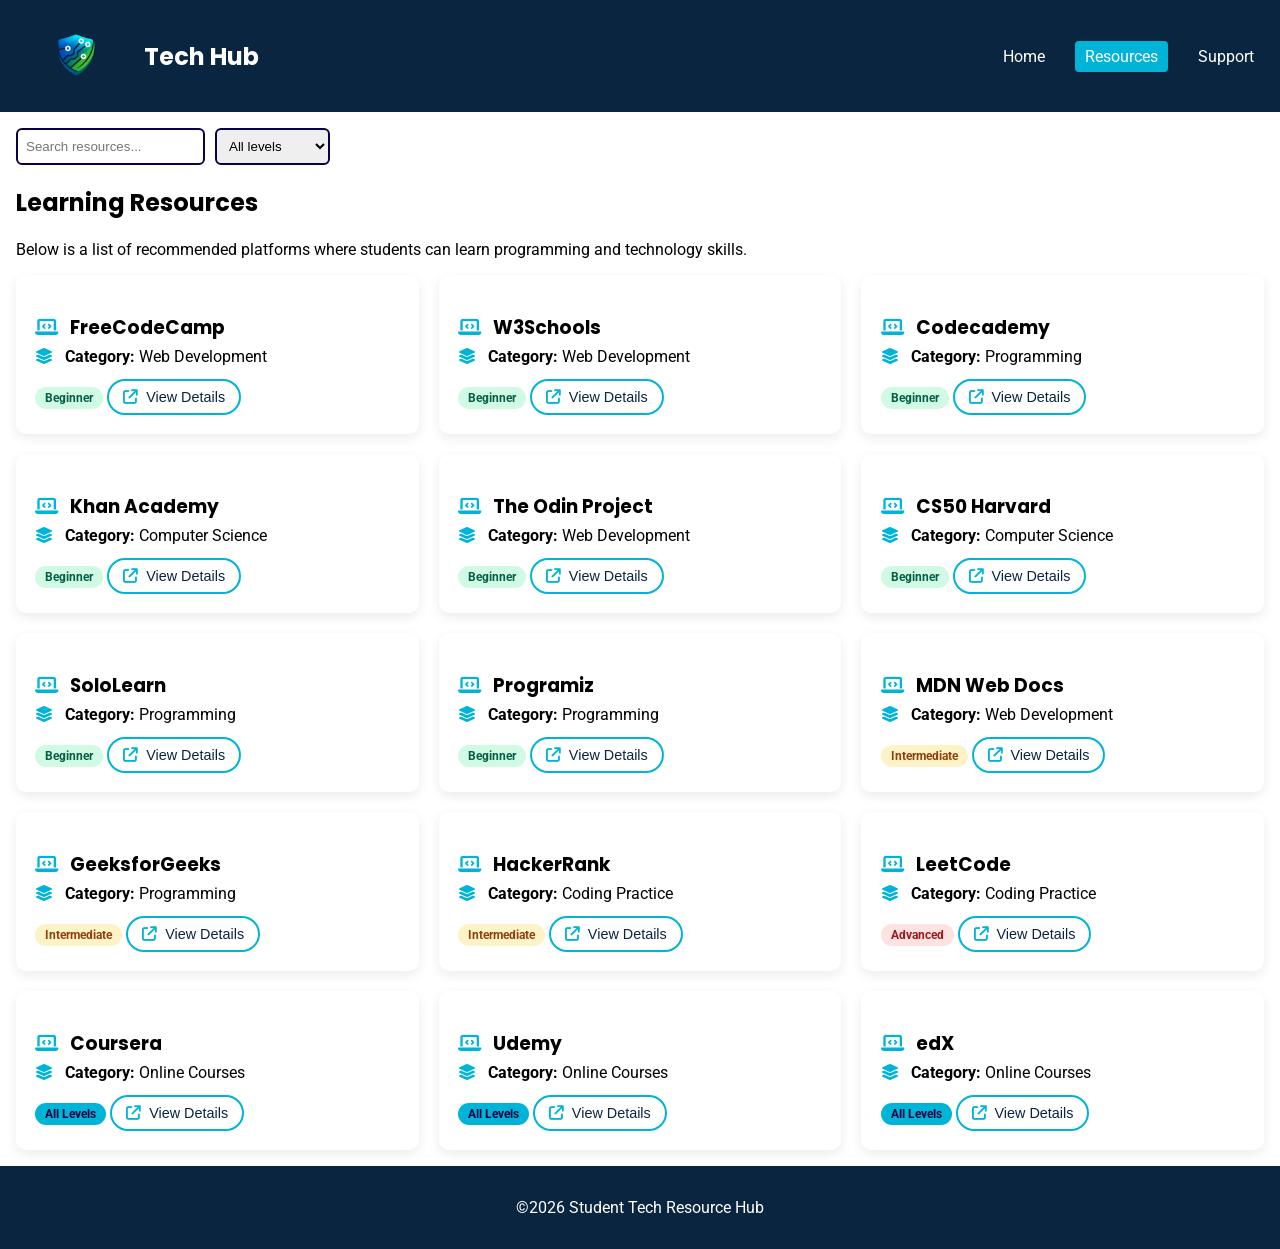
==== resources.html @ bba3fb8a "home page updates" ====
<!DOCTYPE html>
<html lang="en">
  <head>
    <meta charset="UTF-8">
    <meta name="viewport" content="width=device-width, initial-scale=1.0">

    <title>Student Tech Resource Hub</title>

    <meta name="description" content="Student learning resources for programming and technology.">
    <meta name="author" content="Halia Khayat">

    <meta property="og:title" content="Student Tech Resource Hub Learning Platform">
    <meta property="og:description" content="Discover programming and technology learning resources organized for students to improve tech skills.">
    <meta property="og:image" content="https://ladylia-wq.github.io/wdd231/finalproject/images/preview.png">
    <meta property="og:url" content="https://ladylia-wq.github.io/wdd231/finalproject/index.html">

    <link rel="preconnect" href="https://fonts.googleapis.com">
    <link rel="preconnect" href="https://fonts.gstatic.com" crossorigin>

    <link href="https://fonts.googleapis.com/css2?family=Poppins:wght@400;600&family=Roboto&display=swap" rel="stylesheet">

    <link rel="stylesheet" href="styles/normalize.css">
    <link rel="stylesheet" href="styles/styles.css">

    <link rel="icon" href="images/favicon.ico">
    <link rel="stylesheet" href="https://cdnjs.cloudflare.com/ajax/libs/font-awesome/6.5.0/css/all.min.css">
    <script type="module" src="scripts/main.js"></script> 
  </head>

  <body>

    <header>
      <nav>
      <div class="logo">
        <img src="images/logo.webp" alt="Student Tech Resource Hub Logo">
        <h1>Tech Hub</h1>
      </div>

      <div class="menu-btn" id="menuBtn">☰</div>

      <ul id="navMenu">
        <li><a href="index.html">Home</a></li>
        <li><a href="resources.html">Resources</a></li>
        <li><a href="support.html">Support</a></li>
      </ul>

      </nav>
    </header>

    <main>
      <div class="filter-bar">
        <input type="text" id="searchInput" placeholder="Search resources...">

        <select id="categoryFilter">
          <option value="all">All levels</option>
          <option value="Beginner">Beginner</option>
          <option value="Intermediate">Intermediate</option>
          <option value="Advanced">Advanced</option>
        </select>
      </div>

      <h2>Learning Resources</h2>

      <p>
      Below is a list of recommended platforms where students can learn
      programming and technology skills.
      </p>

      <div id="resourcesContainer"></div>

    </main>

    <footer>
    <p>©2026 Student Tech Resource Hub</p>
    </footer>

    <!-- Modal -->
    <div id="resourceModal" class="modal">
      <div class="modal-content">
        <span id="closeModal" class="close-btn">&times;</span>

        <h2 id="modalTitle"></h2>
        <p id="modalCategory"></p>
        <p id="modalLevel"></p>
        <p id="modalLink"></p>
      </div>
    </div>

  </body>
</html>
---- styles/styles.css ----
:root {
  --primary: #0a2540;
  --accent: #00b4d8;
  --light: #f5f7fa;
}

header {
  margin: 0;
  padding: 1rem;
}

body {
  margin: 0;
  padding: 0;
  font-family: 'Roboto', sans-serif;
}

h1, h2, h3 {
  font-family: 'Poppins', sans-serif;
}

/*HERO*/
.hero-carousel {
  width: 100%;
  height: 60vh;
  overflow: hidden;
  border-radius: 2px;
  margin: 0;
  padding: 0;
  display: block;
  position: relative;
}

@media (max-width: 760px) {
  .hero-carousel {
    height: 35vh;
  }
}

@media (max-width: 480px) {
  .hero-carousel {
    height: 25vh;
  }
}

.carousel-track {
  display: flex;
  align-items: center;
  height: 100%;
  width: 100%; 
  /* line-height: 0; 
  font-size: 0; */
  margin: 0;
  padding: 0;
}

.slide {
  /* flex: 0 0 100%; */
  min-width: 100%;
  height: 100%;
  overflow: hidden;
  margin: 0;
  padding: 0;
}

.slide img {
  width: 100%;
  height: 100%;
  object-fit: cover;
  display: block;
  margin: 0;
  padding: 0;
  /* background-image: url(/images/slide1.jpg); */
}

.dots {
  position: absolute;
  bottom: 12px;
  left: 50%;
  transform: translateX(-50%);
  display: flex;
  gap: 8px;
  z-index: 10;
}

.dot {
  width: 10px;
  height: 10px;
  border-radius: 50%;
  background: rgba(255, 255, 255, 0.5);
  cursor: pointer;
  transition: background 0.3s ease;
}

.dot.active {
  background: white;
}

/* HEADER */
header {
  background: var(--primary);
  color: white;
  padding: 1rem;
}

/* LOGO */
.logo {
  display: flex;
  align-items: center;
  gap: 8px;
}

.logo img {
  height: 80px;
}

.logo span {
  font-weight: 600;
  color: white;
}

/* NAVIGATION */
nav {
  display: flex;
  justify-content: space-between;
  align-items: center;
}

nav ul {
  list-style: none;
  display: none;
  padding: 0;
}

nav ul li {
  margin: 10px 0;
}

nav a {
  color: white;
  text-decoration: none;
  padding: 6px 10px;
  border-radius: 4px;
}

/* hover & active share styling */
nav a:hover {
   background: rgba(255,255,255,0.2);
} 

nav a.active {
  background: var(--accent);
}

.intro {
  text-align: center;
}

.menu-btn {
  font-size: 1.5rem;
  cursor: pointer;
}

.show {
  display: block;
}

main {
  padding: 1rem;
}

/* LOGOS */
.platforms-section {
  margin: 2rem 0;
  text-align: center;
}

.platforms-carousel-wrapper {
  display: flex;
  align-items: center;
  gap: 10px;
}

.platforms-track-container {
  overflow: hidden;
  flex: 1;
}

.platforms-track {
  display: flex;
  gap: 50px;
  transition: transform 0.4s ease-in-out;
}

.platform-logo {
  display: flex;
  flex-direction: column;
  align-items: center;
  min-width: 80px;
  cursor: pointer;
  text-decoration: none;
  color: var(--primary);
}

.platform-logo img {
  width: 50px;
  height: 50px;
  object-fit: contain;
  border-radius: 10px;
  box-shadow: 0 2px 8px rgba(0,0,0,0.1);
  padding: 6px;
  background: white;
}

.platform-logo span {
  margin-top: 6px;
  font-size: 0.7rem;
  text-align: center;
}

.platform-logo:hover img {
  box-shadow: 0 4px 12px rgba(0,180,216,0.4);
  transform: translateY(-3px);
  transition: all 0.3s ease;
}

.platform-arrow {
  background: var(--primary);
  color: white;
  border: none;
  border-radius: 50%;
  width: 30px;
  height: 30px;
  font-size: 1.5rem;
  cursor: pointer;
  display: flex;
  align-items: center;
  justify-content: center;
  transition: background 0.3s ease;
  flex-shrink: 0;
}

.platform-arrow:hover {
  background: var(--accent);
}

/*Free Courses*/
.featured-courses {
  margin: 5rem 0;
}

.featured-courses h2 {
  text-align: center;
}

.section-subtitle {
  text-align: center;
  color: #555;
  margin-bottom: 1.5rem;
}

.courses-container {
  display: grid;
  grid-template-columns: repeat(3, 1fr);
  gap: 20px;
}

@media (max-width: 768px) {
  .courses-container {
    grid-template-columns: 1fr;
  }
}

.course-card {
  background: white;
  border-radius: 12px;
  padding: 1.5rem;
  box-shadow: 0 4px 12px rgba(0,0,0,0.08);
  display: flex;
  flex-direction: column;
  gap: 10px;
  transition: transform 0.3s ease, box-shadow 0.3s ease;
}

.course-card:hover {
  transform: translateY(-6px);
  box-shadow: 0 10px 24px rgba(0,0,0,0.12);
}

.course-icon {
  font-size: 2.5rem;
}

.course-icon .fa-html5 { color: #e34f26; }
.course-icon .fa-js    { color: #f7df1e; }
.course-icon .fa-python { color: #3572A5; }

.course-card h3 {
  margin: 0;
  font-size: 1.2rem;
  color: var(--primary);
}

.course-tag {
  display: inline-block;
  background: var(--accent);
  color: white;
  font-size: 0.75rem;
  font-weight: bold;
  padding: 3px 10px;
  border-radius: 20px;
}

.course-card p {
  font-size: 0.9rem;
  color: #444;
  line-height: 1.6;
  margin: 0;
}

.course-card ul {
  list-style: none;
  padding: 0;
  margin: 0;
  display: flex;
  flex-direction: column;
  gap: 6px;
}

.course-card ul li {
  font-size: 0.85rem;
  color: #333;
}

.course-card ul li i {
  color: var(--accent);
  margin-right: 6px;
}

.learn-btn {
  display: inline-block;
  margin-top: auto;
  padding: 10px 18px;
  background: var(--primary);
  color: white;
  text-decoration: none;
  border-radius: 6px;
  font-size: 0.9rem;
  text-align: center;
  transition: background 0.3s ease, transform 0.2s ease;
}

.learn-btn:hover {
  background: var(--accent);
  transform: translateY(-2px);
}

.learn-btn i {
  margin-right: 6px;
}

/* Featured topics */
.featured-topics {
  display: grid;
  grid-template-columns: 2fr 1fr;
  gap: 2rem;
  align-items: center;
  margin: 5rem 0;
  background: white;
  border-radius: 12px;
  padding: 2rem;
  box-shadow: 0 4px 12px rgba(0,0,0,0.08);
}

.topics-text h2 {
  margin-top: 0;
  color: var(--primary);
  text-align: center;
}

.topics-text p {
  color: #444;
  line-height: 1.8;
  margin-bottom: 1.5rem;
  font-size: x-large;
  text-align: center;
}

.topics-image img {
  width: 100%;
  height: 100%;
  object-fit: cover;
  border-radius: 10px;
}

@media (max-width: 768px) {
  .featured-topics {
    grid-template-columns: 1fr;
  }

  .topics-image img {
    height: 200px;
  }
}

.explore-resources-btn {
  display: inline-block;
  margin-top: auto;
  padding: 10px 18px;
  background: var(--primary);
  color: white;
  text-decoration: none;
  border-radius: 6px;
  font-size: 0.9rem;
  transition: background 0.3s ease, transform 0.2s ease;
}

.explore-resources-btn:hover {
  background: var(--accent);
  transform: translateY(-2px);
}

.explore-resources-btn i {
  margin-right: 6px;
}

/* CARD */
.card {
  background: white;
  padding: 1.2rem;
  margin: 0;
  border-left: none;
  border-radius: 10px;
  box-shadow: 0 4px 12px rgba(0,0,0,0.08);
  transition: all 0.3s ease;
}

.card:hover {
  transform: translateY(-6px) scale(1.02);
  box-shadow: 0 10px 20px rgba(0,0,0,0.15);
  background: rgb(255, 255, 255);
}

.card h3 {
  margin-bottom: 5px;
}

.card p {
  margin: 3px 0;
}

.card i {
  color: var(--accent);
  margin-right: 8px;
}

.detailsBtn i {
  margin-right: 5px;
}

#resourcesContainer {
  display: grid;
  grid-template-columns: repeat(3, 1fr);
  gap: 20px;
}

@media (max-width: 768px) {
  #resourcesContainer {
    grid-template-columns: 1fr;
  }
}

/* BUTTON LINKS INSIDE CARDS */
.card a {
  color: var(--accent);
  font-weight: bold;
}

.card a:hover {
  text-decoration: underline;
}

/*level*/
.level {
  display: inline-block;
  padding: 4px 10px;
  border-radius: 20px;
  font-size: 12px;
  font-weight: bold;
  margin-top: 5px;
}

.level.beginner {
  background: #d1fae5;
  color: #065f46;
}

.level.intermediate {
  background: #fef3c7;
  color: #92400e;
}

.level.advanced {
  background: #fee2e2;
  color: #991b1b;
}

.level.all {
  background: #00b4d8;
  color: #060445;
}

/* SUPPORT FORM */
.support-container {
  max-width: 600px;
  margin: auto;
  background: white;
  padding: 2rem;
  border-radius: 8px;
  box-shadow: 0 4px 12px rgba(0,0,0,0.1);
}

.contact-form {
  display: flex;
  flex-direction: column;
}

.contact-form label {
  margin-top: 1rem;
  font-weight: bold;
}

.contact-form input,
.contact-form textarea {
  margin-top: 5px;
  padding: 10px;
  border: 1px solid #ccc;
  border-radius: 5px;
  font-size: 1rem;
}

.contact-form input:focus,
.contact-form textarea:focus {
  border-color: var(--accent);
  outline: none;
}

.contact-form button {
  margin-top: 1.5rem;
  padding: 12px;
  border: none;
  background: var(--primary);
  color: white;
  font-size: 1rem;
  border-radius: 5px;
  cursor: pointer;
}

.contact-form button:hover {
  background: #0096c7;
}

/* RESULT / ACTION PAGE */
.result-container {
  max-width: 600px;
  margin: auto;
  background: white;
  padding: 2rem;
  border-radius: 8px;
  box-shadow: 0 4px 12px rgba(0,0,0,0.1);
  text-align: center;
}

.result-text {
  margin-bottom: 1rem;
}

.result-card {
  text-align: left;
  margin: 1.5rem 0;
  padding: 1rem;
  background: #f5f7fa;
  border-left: 5px solid var(--accent);
  border-radius: 5px;
}

.success-icon {
  font-size: 3rem;
  color: var(--accent);
  margin-bottom: 10px;
}

/* ACTION BUTTONS */
.result-actions {
  display: flex;
  justify-content: center;
  gap: 15px;
  flex-wrap: wrap;
}

.action-btn,
.modal-visit-btn {
  display: inline-block;
  padding: 10px 18px;
  background: var(--primary);
  color: white;
  text-decoration: none;
  border-radius: 6px;
  transition: background 0.3s ease, transform 0.2s ease;
}

.action-btn:hover,
.modal-visit-btn:hover {
  background: var(--accent);
  transform: translateY(-2px);
}

/* DETAILS BUTTON */
.detailsBtn {
  margin-top: 10px;
  padding: 8px 14px;
  background: transparent;
  color: var(--primary);
  border: 2px solid var(--accent);
  border-radius: 20px;
  cursor: pointer;
  font-size: 0.9rem;
  transition: all 0.3s ease;
}

.detailsBtn:hover {
  background: var(--accent);
  color: white;
}

/* MODAL */
.modal {
  display: none;
  position: fixed;
  z-index: 1000;
  inset: 0;
  background: rgba(0,0,0,0.5);
}

.modal-content {
  background: white;
  margin: 10% auto;
  padding: 2rem;
  width: 90%;
  max-width: 500px;
  border-radius: 8px;
  position: relative;
  text-align: center;
  color: #000;
}

.modal > * {
  color: inherit;
}

.close-btn {
  position: absolute;
  right: 15px;
  top: 10px;
  font-size: 1.5rem;
  cursor: pointer;
}

.close-btn:hover {
  color: var(--accent);
}

/* FOOTER */
footer {
  background: var(--primary);
  color: white;
  text-align: center;
  padding: 1rem;
}

/* RESPONSIVE NAV */
@media (min-width: 700px) {
  nav ul {
    display: flex;
    gap: 20px;
  }

  .menu-btn {
    display: none;
  }
}

/*filter view*/
.filter-bar {
  display: flex;
  gap: 10px;
  margin-bottom: 20px;
}

.filter-bar input,
.filter-bar select {
  padding: 8px;
  border-radius: 6px;
  border: 2px solid #060445;
}
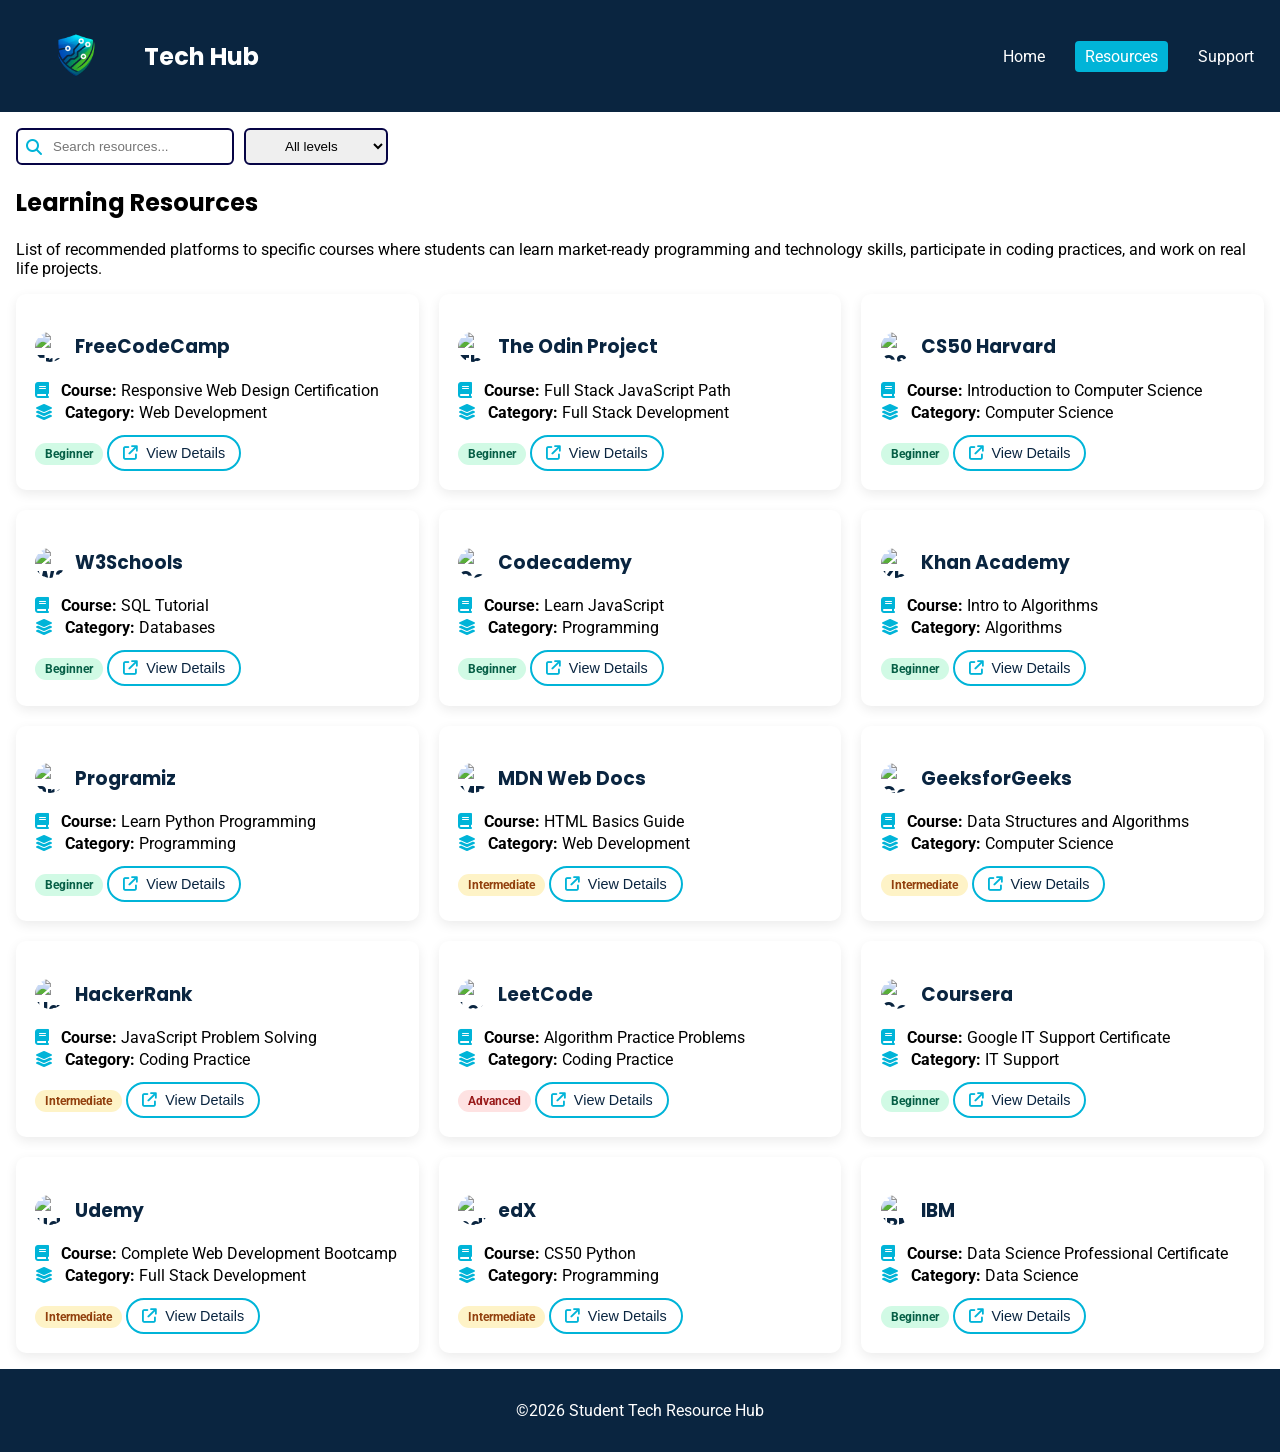
==== commit e81bc67f: "all done" ====
--- a/resources.html
+++ b/resources.html
@@ -49,8 +49,9 @@
 
     <main>
       <div class="filter-bar">
+        <i class="fa-solid fa-magnifying-glass"></i>
         <input type="text" id="searchInput" placeholder="Search resources...">
-
+        
         <select id="categoryFilter">
           <option value="all">All levels</option>
           <option value="Beginner">Beginner</option>
@@ -62,8 +63,8 @@
       <h2>Learning Resources</h2>
 
       <p>
-      Below is a list of recommended platforms where students can learn
-      programming and technology skills.
+      List of recommended platforms to specific courses where students can learn market-ready
+      programming and technology skills, participate in coding practices, and work on real life projects.
       </p>
 
       <div id="resourcesContainer"></div>
--- a/styles/styles.css
+++ b/styles/styles.css
@@ -441,8 +441,18 @@
   background: rgb(255, 255, 255);
 }
 
+.card-logo {
+  width: 30px;
+  height: 30px;
+  border-radius: 15px;
+  object-fit: contain;
+}
+
 .card h3 {
-  margin-bottom: 5px;
+  display: flex;
+  align-items: center;
+  gap: 10px;
+  color: var(--primary);
 }
 
 .card p {
@@ -505,11 +515,6 @@
   color: #991b1b;
 }
 
-.level.all {
-  background: #00b4d8;
-  color: #060445;
-}
-
 /* SUPPORT FORM */
 .support-container {
   max-width: 600px;
@@ -600,13 +605,7 @@
 
 .action-btn,
 .modal-visit-btn {
-  display: inline-block;
-  padding: 10px 18px;
-  background: var(--primary);
-  color: white;
-  text-decoration: none;
-  border-radius: 6px;
-  transition: background 0.3s ease, transform 0.2s ease;
+  margin-top: 15px;
 }
 
 .action-btn:hover,
@@ -633,25 +632,100 @@
   color: white;
 }
 
+.detailsBtn:hover i {
+  color: white
+}
+
 /* MODAL */
 .modal {
-  display: none;
   position: fixed;
   z-index: 1000;
   inset: 0;
-  background: rgba(0,0,0,0.5);
+
+  background: rgba(0,0,0,0.6);
+  backdrop-filter: blur(6px);
+
+  display: flex;
+  justify-content: center;
+  align-items: center;
+
+  opacity: 0;
+  visibility: hidden;
+  transition: opacity 0.3s ease;
+}
+
+.modal.show {
+  opacity: 1;
+  visibility: visible;
+}
+
+#modalTitle {
+  font-size: 1.5rem;
+  font-weight: 600;
+  color: var(--primary);
+  margin-bottom: 4px;
 }
 
 .modal-content {
   background: white;
-  margin: 10% auto;
   padding: 2rem;
   width: 90%;
-  max-width: 500px;
-  border-radius: 8px;
+  max-width: 520px;
+  border-radius: 16px;
+
+  text-align: center;
+  color: #000;
+
+  box-shadow: 0 20px 50px rgba(0,0,0,0.25);
+
+  transform: scale(0.85) translateY(20px);
+  opacity: 0;
+  transition: all 0.35s ease;
+}
+
+#modalCategory {
+  font-size: 0.85rem;
+  color: var(--primary);
+  margin-bottom: 10px;
+  margin-top: 0;
+}
+
+#modalLevel {
+  text-align: left;
+  line-height: 1.6;
+  color: #444;
+}
+
+.modal-topics {
+  list-style: none;
+  padding: 0;
+  margin: 15px 0;
+}
+
+.modal-topics li {
   position: relative;
-  text-align: center;
-  color: #000;
+  padding-left: 22px;
+  margin-bottom: 8px;
+  font-size: 0.9rem;
+  color: #333;
+}
+
+/* custom bullet */
+.modal-topics li {
+  display: flex;
+  align-items: center;
+  gap: 10px;
+  margin-bottom: 8px;
+}
+
+.modal-topics li i {
+  color: var(--accent);
+  font-size: 0.9rem;
+}
+
+.modal.show .modal-content {
+  transform: scale(1) translateY(0);
+  opacity: 1;
 }
 
 .modal > * {
@@ -661,13 +735,16 @@
 .close-btn {
   position: absolute;
   right: 15px;
-  top: 10px;
-  font-size: 1.5rem;
+  top: 12px;
+  font-size: 1.4rem;
   cursor: pointer;
+  color: #888;
+  transition: all 0.2s ease;
 }
 
 .close-btn:hover {
   color: var(--accent);
+  transform: scale(1.2);
 }
 
 /* FOOTER */
@@ -695,11 +772,21 @@
   display: flex;
   gap: 10px;
   margin-bottom: 20px;
+  position: relative;
 }
 
 .filter-bar input,
 .filter-bar select {
-  padding: 8px;
+  padding: 8px 10px 8px 35px; 
   border-radius: 6px;
   border: 2px solid #060445;
-} +} 
+
+.filter-bar i {
+  position: absolute;
+  left: 10px;
+  top: 50%;
+  transform: translateY(-50%);
+  color: var(--accent);
+  transition: color 0.3s ease;
+}
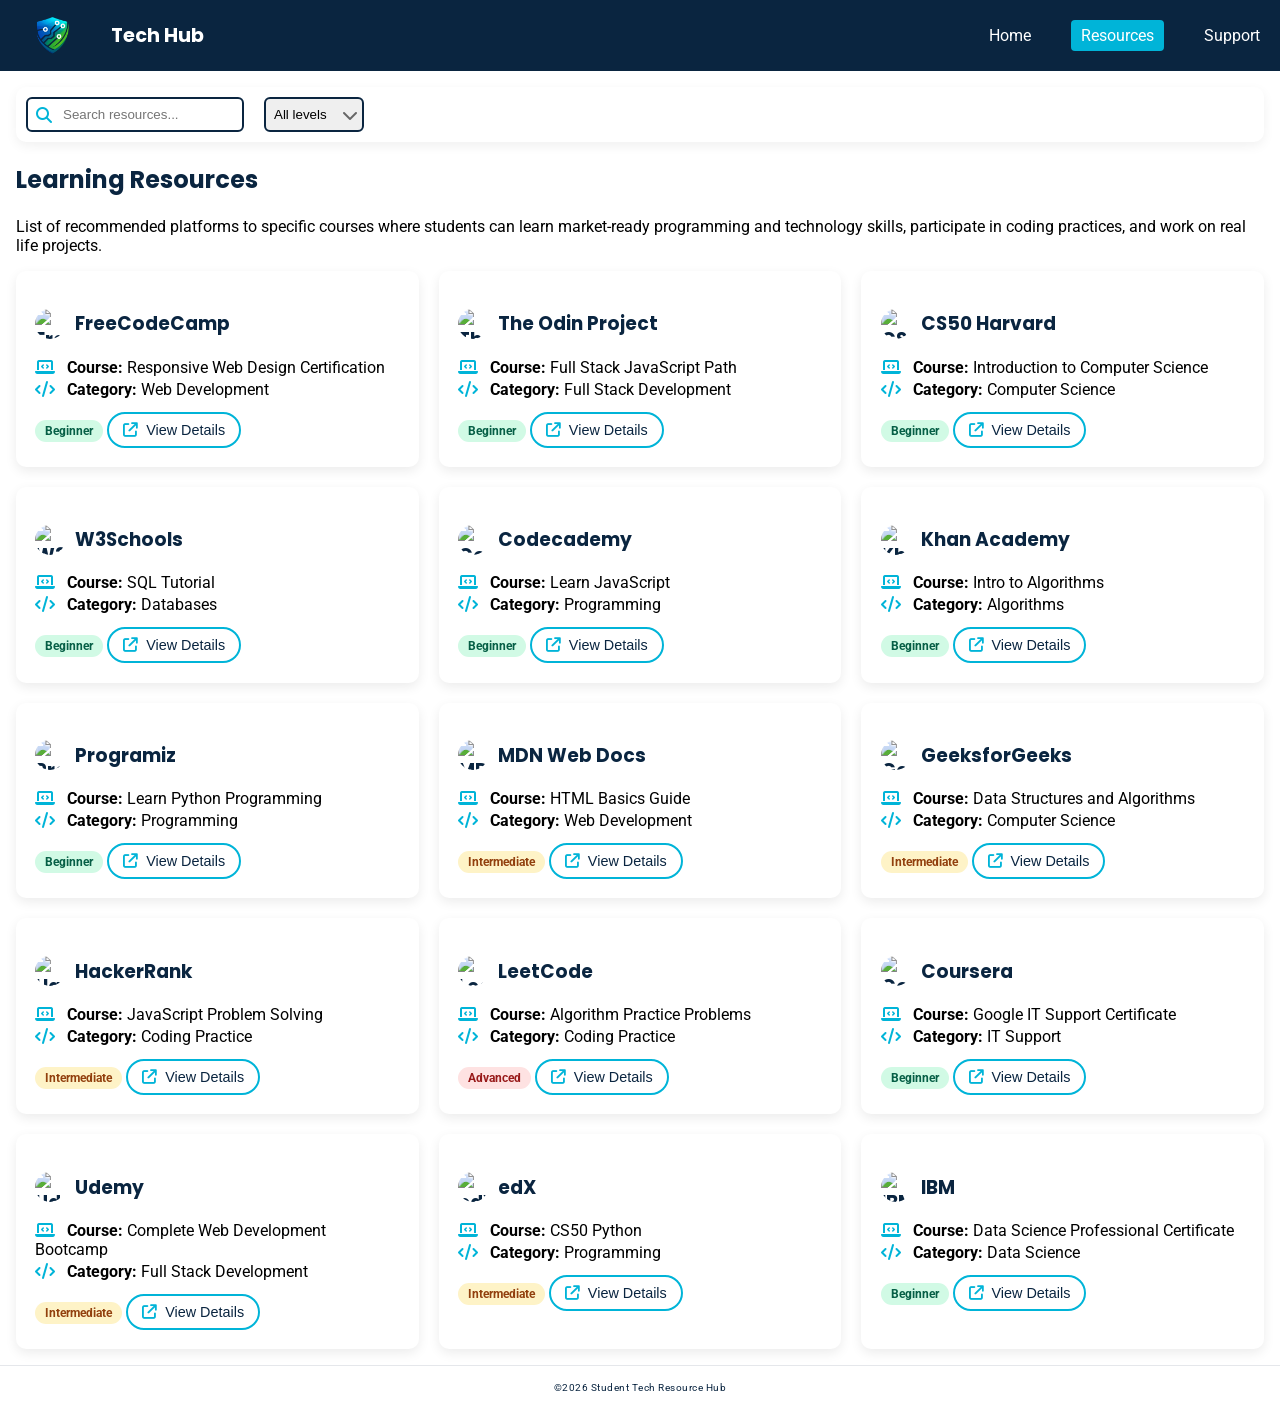
==== commit 8f1525f6: "updates" ====
--- a/resources.html
+++ b/resources.html
@@ -52,12 +52,22 @@
         <i class="fa-solid fa-magnifying-glass"></i>
         <input type="text" id="searchInput" placeholder="Search resources...">
         
-        <select id="categoryFilter">
+        <!-- <select id="categoryFilter">
           <option value="all">All levels</option>
           <option value="Beginner">Beginner</option>
           <option value="Intermediate">Intermediate</option>
           <option value="Advanced">Advanced</option>
-        </select>
+        </select> -->
+
+        <div class="select-wrapper">
+          <select id="categoryFilter">
+            <option value="all">All levels</option>
+            <option value="Beginner">Beginner</option>
+            <option value="Intermediate">Intermediate</option>
+            <option value="Advanced">Advanced</option>
+          </select>
+          <i class="fa-solid fa-chevron-down"></i>
+        </div>
       </div>
 
       <h2>Learning Resources</h2>
--- a/styles/styles.css
+++ b/styles/styles.css
@@ -4,19 +4,26 @@
   --light: #f5f7fa;
 }
 
-header {
-  margin: 0;
-  padding: 1rem;
-}
-
 body {
   margin: 0;
   padding: 0;
   font-family: 'Roboto', sans-serif;
+
+  display: flex;
+  flex-direction: column;
+  min-height: 100vh;
+}
+
+main {
+  flex: 1;
 }
 
 h1, h2, h3 {
   font-family: 'Poppins', sans-serif;
+}
+
+h2 {
+  color: var(--primary);
 }
 
 /*HERO*/
@@ -100,18 +107,43 @@
 header {
   background: var(--primary);
   color: white;
-  padding: 1rem;
+  position: sticky;
+  top: 0;
+  z-index: 1000;
+
+  transition: all 0.3s ease;
+}
+
+header.scrolled {
+  background: rgba(13, 39, 65, 0.9);
+  backdrop-filter: blur(2px);
+  box-shadow: 0 4px 12px rgba(0,0,0,0.15);
+}
+
+header.scrolled .logo img {
+  height: 32px;
+}
+
+header.scrolled .logo h1 {
+  font-size: 1rem;
 }
 
 /* LOGO */
 .logo {
   display: flex;
   align-items: center;
-  gap: 8px;
+  gap: 6px;
 }
 
 .logo img {
-  height: 80px;
+  height: 70px;
+  transition: transform 0.3s ease;
+}
+
+.logo h1 {
+  margin: 0;
+  font-size: 1.2rem;
+  transition: transform 0.3s ease;
 }
 
 .logo span {
@@ -132,8 +164,25 @@
   padding: 0;
 }
 
+header.scrolled nav ul {
+  gap: 2px;
+}
+
+@media (min-width: 700px) {
+  nav ul {
+    display: flex;
+    gap: 20px;
+  }
+}
+
 nav ul li {
   margin: 10px 0;
+  transition: transform 0.3s ease;
+  padding-right: 10px;
+}
+
+header.scrolled nav ul li {
+  margin: 0.5px 0;
 }
 
 nav a {
@@ -141,6 +190,15 @@
   text-decoration: none;
   padding: 6px 10px;
   border-radius: 4px;
+  font-size: 1rem;
+
+  transition: transform 0.3s ease, opacity 0.3s ease;
+}
+
+header.scrolled nav a {
+  font-size: 0.8rem;
+  padding: 4px 6px;
+  opacity: 0.9;
 }
 
 /* hover & active share styling */
@@ -152,6 +210,21 @@
   background: var(--accent);
 }
 
+header.scrolled .logo img,
+header.scrolled .logo h1,
+header.scrolled nav a,
+header.scrolled nav ul li {
+  transform: scale(0.9);
+}
+
+header.scrolled nav ul {
+  gap: 12px;
+}
+
+header.scrolled nav a {
+  opacity: 0.9;
+}
+
 .intro {
   text-align: center;
 }
@@ -181,16 +254,33 @@
   gap: 10px;
 }
 
-.platforms-track-container {
+/* .platforms-track-container {
   overflow: hidden;
   flex: 1;
+} */
+
+.platforms-track-container {
+  overflow-x: auto;
+  overflow-y: hidden;
+  scroll-behavior: smooth;
 }
 
 .platforms-track {
   display: flex;
   gap: 50px;
   transition: transform 0.4s ease-in-out;
-}
+  width: max-content;
+  padding: 10px;
+}
+
+/* .platforms-track-container::-webkit-scrollbar {
+  display: none;
+} */
+
+/* .platforms-track-container {
+  -ms-overflow-style: none;
+  scrollbar-width: none;
+} */
 
 .platform-logo {
   display: flex;
@@ -244,6 +334,144 @@
   background: var(--accent);
 }
 
+/* How To Start */
+.how-to-start {
+  margin: 5rem 0;
+  text-align: center;
+}
+
+.steps-container {
+  display: grid;
+  grid-template-columns: repeat(4, 1fr);
+  gap: 30px;
+  margin-top: 3rem;
+  position: relative;
+}
+
+.step-card {
+  position: relative;
+  background: white;
+  padding: 2rem 1.5rem 1.5rem;
+  border-radius: 12px;
+  box-shadow: 0 4px 12px rgba(0,0,0,0.08);
+  z-index: 1;
+
+  opacity: 0;
+  transform: translateY(40px);
+  transition: all 0.6s ease;
+
+  will-change: transform, opacity;
+}
+
+.step-card.show {
+  opacity: 1;
+  transform: translateY(0);
+}
+
+/* step number circle */
+.step-number {
+  position: absolute;
+  top: -20px;
+  left: 50%;
+  transform: translateX(-50%);
+
+  width: 40px;
+  height: 40px;
+  border-radius: 50%;
+  background: var(--accent);
+  color: white;
+
+  display: flex;
+  align-items: center;
+  justify-content: center;
+  font-weight: bold;
+}
+
+/* icon */
+.step-card i {
+  font-size: 2rem;
+  color: var(--accent);
+  margin-bottom: 10px;
+}
+
+/* hover animation */
+.step-card:hover {
+  transform: translateY(-8px) scale(1.03);
+  box-shadow: 0 12px 28px rgba(0,0,0,0.15);
+}
+
+/* responsive (IMPORTANT) */
+@media (max-width: 768px) {
+  .steps-container {
+    grid-template-columns: 1fr;
+  }
+
+  .steps-container::before {
+    display: none; /* remove line on mobile */
+  }
+
+  .step-number {
+    left: 20px;
+    transform: none;
+  }
+
+  .step-card {
+    text-align: left;
+    padding-left: 60px;
+  }
+}
+
+/* Success Tips */
+.success-tips {
+  margin: 5rem 0;
+  text-align: center;
+}
+
+.tips-container {
+  display: grid;
+  grid-template-columns: repeat(4, 1fr);
+  gap: 20px;
+  margin-top: 2rem;
+}
+
+.tip-card {
+  background: white;
+  padding: 1.5rem;
+  border-radius: 12px;
+  box-shadow: 0 4px 12px rgba(0,0,0,0.08);
+
+  transition: all 0.3s ease;
+}
+
+.tip-card:hover {
+  box-shadow: 0 10px 24px rgba(0,0,0,0.12);
+}
+
+.tip-card i {
+  font-size: 1.8rem;
+  color: var(--accent);
+  margin-bottom: 10px;
+}
+
+.tip-card h3 {
+  margin: 0;
+  font-size: 1.1rem;
+  color: var(--primary);
+}
+
+.tip-card p {
+  font-size: 0.85rem;
+  color: #555;
+  margin-top: 8px;
+}
+
+/* mobile */
+@media (max-width: 768px) {
+  .tips-container {
+    grid-template-columns: 1fr;
+  }
+}
+
 /*Free Courses*/
 .featured-courses {
   margin: 5rem 0;
@@ -269,6 +497,220 @@
   .courses-container {
     grid-template-columns: 1fr;
   }
+}
+
+/* Why use the platform */
+.why-us-alt {
+  margin: 5rem 0;
+  padding: 3rem;
+  border-radius: 16px;
+  background: #f9fbfd;
+}
+
+/* layout */
+.why-wrapper {
+  display: grid;
+  grid-template-columns: 1fr 1.5fr;
+  gap: 3rem;
+  align-items: center;
+}
+
+/* LEFT */
+.why-text h2 {
+  color: var(--primary);
+  margin-bottom: 10px;
+  font-size: xxx-large;
+}
+
+.why-text p {
+  color: #555;
+  line-height: 1.7;
+  font-size: large;
+}
+
+/* RIGHT */
+.why-features {
+  display: flex;
+  flex-direction: column;
+  gap: 20px;
+}
+
+/* feature row */
+.why-item {
+  display: flex;
+  align-items: flex-start;
+  gap: 15px;
+
+  padding: 12px 16px;
+  border-radius: 10px;
+
+  background: white;
+  transition: all 0.3s ease;
+}
+
+/* hover effect */
+.why-item:hover {
+  transform: translateX(8px);
+  box-shadow: 0 6px 18px rgba(0,0,0,0.08);
+}
+
+/* icon */
+.why-item i {
+  font-size: 1.5rem;
+  color: var(--accent);
+  margin-top: 4px;
+}
+
+/* text */
+.why-item h3 {
+  margin: 0;
+  font-size: 1rem;
+  color: var(--primary);
+}
+
+.why-item p {
+  margin: 3px 0 0;
+  font-size: 0.85rem;
+  color: #555;
+}
+
+/* responsive */
+@media (max-width: 768px) {
+  .why-wrapper {
+    grid-template-columns: 1fr;
+  }
+}
+
+.why-item {
+  opacity: 0;
+  transform: translateX(-30px);
+  transition: all 0.5s ease;
+}
+
+.why-item.show {
+  opacity: 1;
+  transform: translateX(0);
+}
+
+/* quote */
+.cta-banner {
+  margin: 5rem 0;
+  padding: 0.5rem 2rem;
+  border-radius: 20px;
+
+  background: linear-gradient(135deg, #f8f8f8, #a3d3ed);
+  color: var(--primary);
+
+  text-align: center;
+  position: relative;
+  overflow: hidden;
+}
+
+/* animated gradient glow */
+/* .cta-banner::before {
+  content: "";
+  position: absolute;
+  width: 200%;
+  height: 200%;
+  top: -50%;
+  left: -50%;
+
+  background: radial-gradient(circle at center, rgba(255,255,255,0.15), transparent 60%);
+  animation: rotateGlow 10s linear infinite;
+}
+
+@keyframes rotateGlow {
+  0% { transform: rotate(0deg); }
+  100% { transform: rotate(360deg); }
+} */
+
+/* content layer */
+.cta-content {
+  position: relative;
+  z-index: 1;
+  max-width: 600px;
+  margin: auto;
+}
+
+/* quote */
+.quote {
+  font-style: italic;
+  font-size: 0.95rem;
+  opacity: 0.85;
+  margin-bottom: 12px;
+}
+
+/* headline */
+.cta-banner h2 {
+  font-size: xxx-large;
+  margin: 10px 0;
+  line-height: 1.3;
+}
+
+/* subtext */
+.cta-subtext {
+  font-size: 0.95rem;
+  margin-bottom: 2rem;
+  opacity: 0.9;
+}
+
+/* BUTTON STYLE */
+.cta-btn {
+  display: inline-flex;
+  align-items: center;
+  gap: 8px;
+
+  padding: 12px 22px;
+  border-radius: 999px;
+
+  background: white;
+  color: var(--primary);
+  font-weight: 600;
+  text-decoration: none;
+
+  transition: all 0.3s ease;
+}
+
+/* hover effect */
+.cta-btn:hover {
+  background: var(--accent);
+  color: white;
+  transform: translateY(-3px) scale(1.05);
+  box-shadow: 0 10px 25px rgba(0,0,0,0.25);
+}
+
+/* shine animation */
+.cta-btn::after {
+  content: "";
+  position: absolute;
+  width: 120%;
+  height: 100%;
+  top: 0;
+  left: -120%;
+
+  background: linear-gradient(
+    120deg,
+    /* transparent,
+    rgba(255,255,255,0.6),
+    transparent */
+  );
+
+  transition: all 0.5s ease;
+}
+
+.cta-btn:hover::after {
+  left: 120%;
+}
+
+/* button tweak for contrast */
+.cta-banner .explore-resources-btn {
+  background: white;
+  color: var(--primary);
+}
+
+.cta-banner .explore-resources-btn:hover {
+  background: var(--accent);
+  color: white;
 }
 
 .course-card {
@@ -490,6 +932,25 @@
   text-decoration: underline;
 }
 
+/* initial hidden state */
+.card.fade-out {
+  opacity: 0;
+  transform: translateY(10px);
+  transition: all 0.3s ease;
+}
+
+/* visible state */
+.card.fade-in {
+  opacity: 1;
+  transform: translateY(0);
+  transition: all 0.3s ease;
+}
+
+.card {
+  opacity: 1;
+  transform: translateY(0);
+}
+
 /*level*/
 .level {
   display: inline-block;
@@ -516,13 +977,51 @@
 }
 
 /* SUPPORT FORM */
-.support-container {
+/* .support-container {
   max-width: 600px;
   margin: auto;
   background: white;
   padding: 2rem;
   border-radius: 8px;
   box-shadow: 0 4px 12px rgba(0,0,0,0.1);
+} */
+
+.support-container {
+  max-width: 600px;
+  margin: 3rem auto;
+  background: white;
+  padding: 2.5rem;
+  border-radius: 16px;
+
+  box-shadow: 0 10px 30px rgba(0,0,0,0.08);
+
+  text-align: center;
+  position: relative;
+}
+
+/* subtle top accent line */
+.support-container::before {
+  content: "";
+  position: absolute;
+  top: 0;
+  left: 0;
+  width: 100%;
+  height: 5px;
+  background: linear-gradient(to right, var(--accent), #0077b6);
+  border-top-left-radius: 16px;
+  border-top-right-radius: 16px;
+}
+
+.support-container h2 {
+  margin-bottom: 10px;
+  font-size: 1.8rem;
+  color: var(--primary);
+}
+
+.support-container p {
+  color: #555;
+  font-size: 0.95rem;
+  margin-bottom: 2rem;
 }
 
 .contact-form {
@@ -535,7 +1034,7 @@
   font-weight: bold;
 }
 
-.contact-form input,
+/* .contact-form input,
 .contact-form textarea {
   margin-top: 5px;
   padding: 10px;
@@ -547,6 +1046,25 @@
 .contact-form input:focus,
 .contact-form textarea:focus {
   border-color: var(--accent);
+  outline: none;
+} */
+
+.contact-form input,
+.contact-form textarea {
+  margin-top: 6px;
+  padding: 12px 14px;
+  border: 2px solid #e5e7eb;
+  border-radius: 8px;
+  font-size: 0.95rem;
+
+  transition: all 0.25s ease;
+}
+
+/* focus effect */
+.contact-form input:focus,
+.contact-form textarea:focus {
+  border-color: var(--accent);
+  box-shadow: 0 0 0 3px rgba(0,180,216,0.15);
   outline: none;
 }
 
@@ -557,12 +1075,49 @@
   background: var(--primary);
   color: white;
   font-size: 1rem;
-  border-radius: 5px;
+  border-radius: 8px;
   cursor: pointer;
+  transition: all 0.3s ease;
+}
+
+.contact-form button {
+  width: 250px;
+  align-self: center;
 }
 
 .contact-form button:hover {
   background: #0096c7;
+  transform: translateY(-2px);
+  box-shadow: 0 6px 16px rgba(0,0,0,0.2);
+}
+
+.input-group {
+  position: relative;
+}
+
+.input-group i {
+  position: absolute;
+  left: 150px;
+  top: 55%;
+  transform: translateY(-50%);
+  color: var(--accent);
+}
+
+.input-group input,
+.input-group textarea {
+  padding-left: 35px;
+}
+
+.success-icon {
+  font-size: 3rem;
+  color: var(--accent);
+  margin-bottom: 10px;
+  animation: pop 0.4s ease;
+}
+
+@keyframes pop {
+  0% { transform: scale(0.6); opacity: 0; }
+  100% { transform: scale(1); opacity: 1; }
 }
 
 /* RESULT / ACTION PAGE */
@@ -589,12 +1144,6 @@
   border-radius: 5px;
 }
 
-.success-icon {
-  font-size: 3rem;
-  color: var(--accent);
-  margin-bottom: 10px;
-}
-
 /* ACTION BUTTONS */
 .result-actions {
   display: flex;
@@ -749,10 +1298,17 @@
 
 /* FOOTER */
 footer {
-  background: var(--primary);
-  color: white;
+  color: var(--primary);
+  border-top: 1px solid #e5e7eb;
   text-align: center;
   padding: 1rem;
+  font-size: x-small;
+  padding: 1rem;
+}
+
+footer p {
+  margin: 0;
+  letter-spacing: 0.5px;
 }
 
 /* RESPONSIVE NAV */
@@ -770,23 +1326,85 @@
 /*filter view*/
 .filter-bar {
   display: flex;
-  gap: 10px;
+  gap: 20px;
   margin-bottom: 20px;
   position: relative;
 }
 
 .filter-bar input,
 .filter-bar select {
-  padding: 8px 10px 8px 35px; 
   border-radius: 6px;
-  border: 2px solid #060445;
+  border: 2px solid var(--primary);
+  appearance: none;
+  -webkit-appearance: none;
+  -moz-appearance: none;
+  text-align: left;
+  text-align-last: left;
 } 
 
-.filter-bar i {
+/* input (has icon on left) */
+.filter-bar input {
+  padding: 8px 10px 8px 35px;
+}
+
+/* select (icon on right) */
+.filter-bar select {
+  padding: 10px 40px 10px 12px;
+}
+
+.filter-bar input:focus {
+  border-color: var(--accent);
+  box-shadow: 0 0 0 3px rgba(0,180,216,0.15);
+  outline: none;
+}
+
+.filter-bar > i {
   position: absolute;
-  left: 10px;
+  left: 20px;
   top: 50%;
   transform: translateY(-50%);
   color: var(--accent);
   transition: color 0.3s ease;
 }
+
+.select-wrapper {
+  /* display: flex;
+  align-items: center;
+  position: relative; */
+  position: relative;
+  width: 100px;
+}
+
+.select-wrapper select {
+  padding: 8px 22px 8px 8px; 
+  width: 100%;
+  display: block;
+}
+
+/* arrow */
+.select-wrapper i {
+  position: absolute;
+  right: 6px;
+  top: 50%;
+  transform: translateY(-50%);
+  pointer-events: none;
+  color: #666;
+  transition: transform 0.3s ease, color 0.3s ease;
+}
+
+.select-wrapper:hover i {
+  color: var(--accent);
+}
+
+.filter-bar select:focus {
+  border-color: var(--accent);
+  box-shadow: 0 0 0 3px rgba(0,180,216,0.15);
+  outline: none;
+}
+
+.filter-bar {
+  background: white;
+  padding: 10px;
+  border-radius: 10px;
+  box-shadow: 0 4px 12px rgba(0,0,0,0.06);
+}
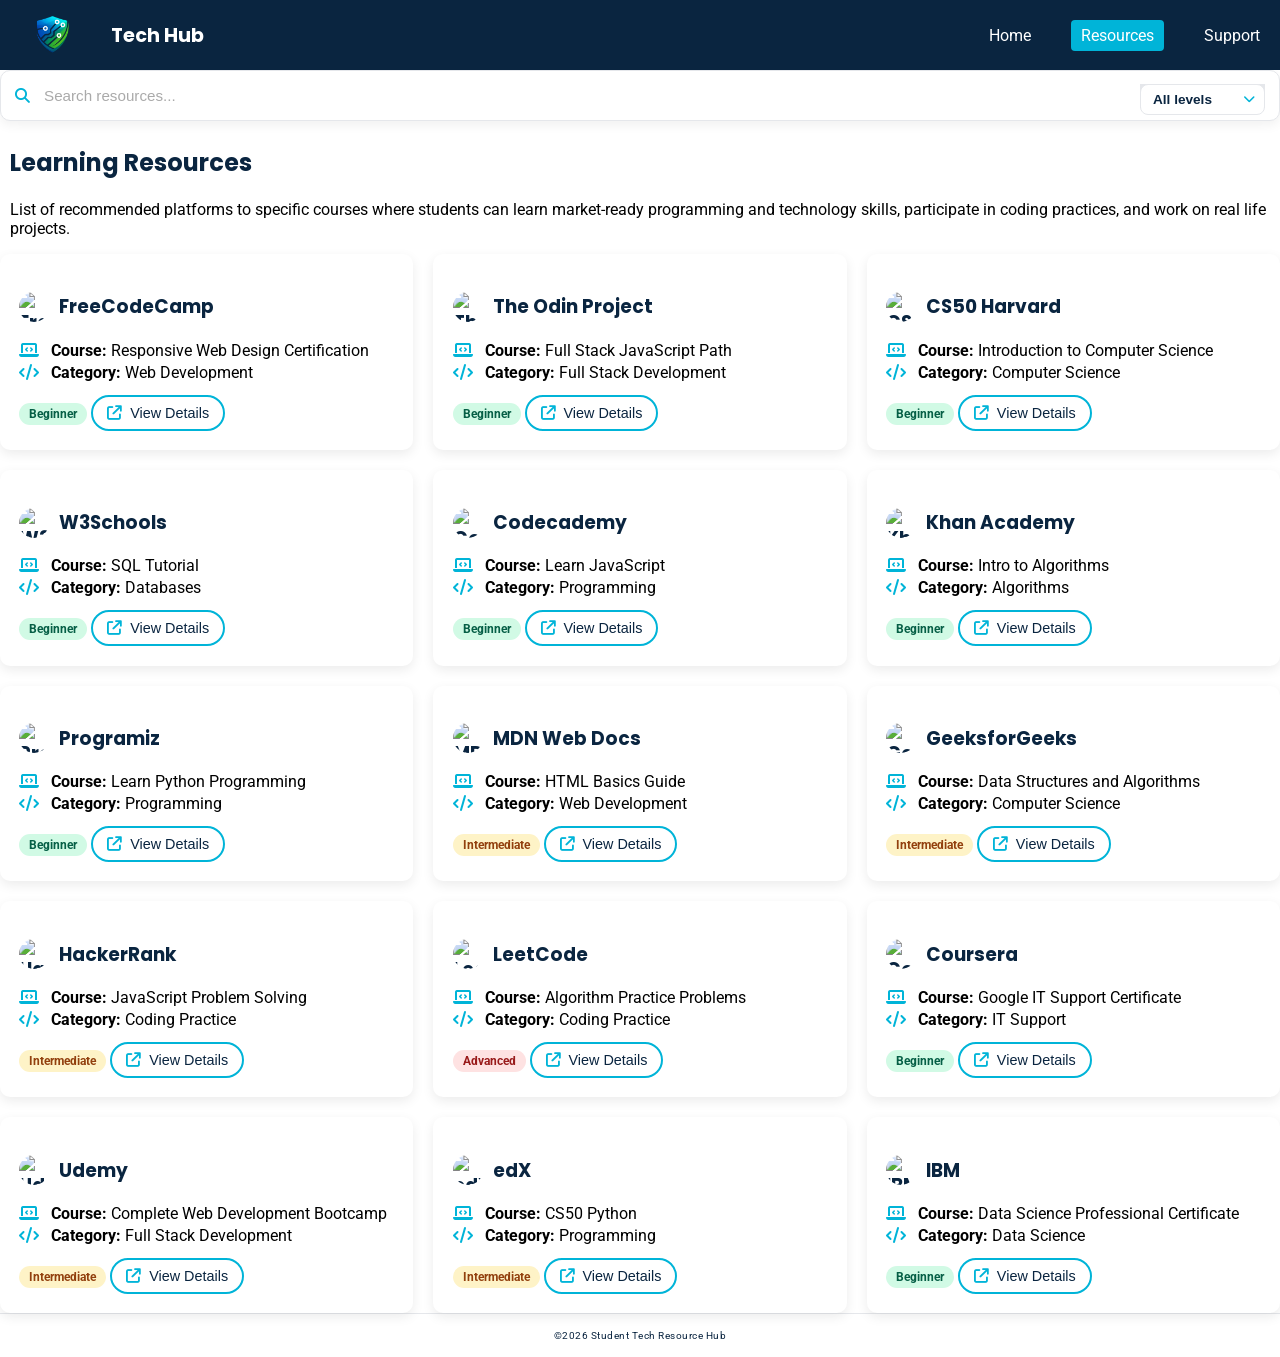
==== commit c01526f8: "improvements" ====
--- a/resources.html
+++ b/resources.html
@@ -51,31 +51,28 @@
       <div class="filter-bar">
         <i class="fa-solid fa-magnifying-glass"></i>
         <input type="text" id="searchInput" placeholder="Search resources...">
-        
-        <!-- <select id="categoryFilter">
-          <option value="all">All levels</option>
-          <option value="Beginner">Beginner</option>
-          <option value="Intermediate">Intermediate</option>
-          <option value="Advanced">Advanced</option>
-        </select> -->
 
-        <div class="select-wrapper">
-          <select id="categoryFilter">
-            <option value="all">All levels</option>
-            <option value="Beginner">Beginner</option>
-            <option value="Intermediate">Intermediate</option>
-            <option value="Advanced">Advanced</option>
-          </select>
-          <i class="fa-solid fa-chevron-down"></i>
+        <div class="filter-divider">
+          <div class="select-wrapper">
+            <select id="categoryFilter">
+              <option value="all">All levels</option>
+              <option value="Beginner">Beginner</option>
+              <option value="Intermediate">Intermediate</option>
+              <option value="Advanced">Advanced</option>
+            </select>
+            <i class="fa-solid fa-chevron-down"></i>
+          </div>
         </div>
       </div>
 
-      <h2>Learning Resources</h2>
+      <div class="top">
+        <h2>Learning Resources</h2>
 
-      <p>
-      List of recommended platforms to specific courses where students can learn market-ready
-      programming and technology skills, participate in coding practices, and work on real life projects.
-      </p>
+        <p>
+          List of recommended platforms to specific courses where students can learn market-ready
+          programming and technology skills, participate in coding practices, and work on real life projects.
+        </p>
+      </div>  
 
       <div id="resourcesContainer"></div>
 
--- a/styles/styles.css
+++ b/styles/styles.css
@@ -8,7 +8,6 @@
   margin: 0;
   padding: 0;
   font-family: 'Roboto', sans-serif;
-
   display: flex;
   flex-direction: column;
   min-height: 100vh;
@@ -26,7 +25,7 @@
   color: var(--primary);
 }
 
-/*HERO*/
+/* HERO */
 .hero-carousel {
   width: 100%;
   height: 60vh;
@@ -54,15 +53,12 @@
   display: flex;
   align-items: center;
   height: 100%;
-  width: 100%; 
-  /* line-height: 0; 
-  font-size: 0; */
+  width: 100%;
   margin: 0;
   padding: 0;
 }
 
 .slide {
-  /* flex: 0 0 100%; */
   min-width: 100%;
   height: 100%;
   overflow: hidden;
@@ -77,7 +73,6 @@
   display: block;
   margin: 0;
   padding: 0;
-  /* background-image: url(/images/slide1.jpg); */
 }
 
 .dots {
@@ -110,7 +105,6 @@
   position: sticky;
   top: 0;
   z-index: 1000;
-
   transition: all 0.3s ease;
 }
 
@@ -156,12 +150,14 @@
   display: flex;
   justify-content: space-between;
   align-items: center;
+  position: relative;
 }
 
 nav ul {
   list-style: none;
   display: none;
   padding: 0;
+  margin: 0;
 }
 
 header.scrolled nav ul {
@@ -191,7 +187,6 @@
   padding: 6px 10px;
   border-radius: 4px;
   font-size: 1rem;
-
   transition: transform 0.3s ease, opacity 0.3s ease;
 }
 
@@ -201,10 +196,9 @@
   opacity: 0.9;
 }
 
-/* hover & active share styling */
 nav a:hover {
-   background: rgba(255,255,255,0.2);
-} 
+  background: rgba(255,255,255,0.2);
+}
 
 nav a.active {
   background: var(--accent);
@@ -229,20 +223,88 @@
   text-align: center;
 }
 
+/* HAMBURGER BUTTON */
 .menu-btn {
-  font-size: 1.5rem;
+  font-size: 1.4rem;
   cursor: pointer;
-}
-
+  color: white;
+  width: 36px;
+  height: 36px;
+  display: flex;
+  align-items: center;
+  justify-content: center;
+  border-radius: 6px;
+  transition: background 0.2s ease, transform 0.25s ease;
+  flex-shrink: 0;
+  user-select: none;
+  /* padding-right: 30px; */
+}
+
+.menu-btn:hover {
+  background: var(--accent);
+  transform: scale(1.1);
+}
+
+.menu-btn.open {
+  transform: rotate(90deg) scale(1.1);
+}
+
+.menu-btn.open:hover {
+  background: var(--accent);
+  transform: rotate(90deg) scale(1.15);
+}
+
+header.scrolled .menu-btn, 
+header.scrolled .menu-btn.open {
+  font-size: small;
+}
+
+/* MOBILE NAV DROPDOWN */
 .show {
-  display: block;
-}
-
-main {
-  padding: 1rem;
-}
-
-/* LOGOS */
+  display: block !important;
+}
+
+@media (max-width: 699px) {
+  #navMenu.show {
+    position: absolute;
+    top: 100%;
+    right: 0;
+    left: auto;
+    min-width: 160px;
+    background: var(--primary);
+    border-radius: 0 0 10px 10px;
+    padding: 0.5rem 0 0.75rem;
+    z-index: 999;
+    box-shadow: 0 8px 20px rgba(0,0,0,0.2);
+  }
+
+  #navMenu.show li {
+    margin: 0;
+    padding: 0;
+  }
+
+  #navMenu.show li a {
+    display: block;
+    padding: 10px 20px;
+    font-size: 0.95rem;
+  }
+
+  #navMenu.show li a:hover {
+    background: rgba(255,255,255,0.1);
+  }
+
+  .menu-btn {
+    display: flex;
+  }
+}
+
+@media (min-width: 700px) {
+  .menu-btn {
+    display: none;
+  }
+}
+
+/* PLATFORM LOGOS CAROUSEL */
 .platforms-section {
   margin: 2rem 0;
   text-align: center;
@@ -253,34 +315,45 @@
   align-items: center;
   gap: 10px;
 }
-
-/* .platforms-track-container {
-  overflow: hidden;
-  flex: 1;
-} */
 
 .platforms-track-container {
   overflow-x: auto;
   overflow-y: hidden;
   scroll-behavior: smooth;
-}
+  flex: 1;
+  padding-bottom: 8px;
+  /* Firefox */
+  scrollbar-width: thin;
+  scrollbar-color: var(--accent) #e5e7eb;
+}
+
+/* Chrome / Safari / Edge */
+.platforms-track-container::-webkit-scrollbar {
+  height: 4px;
+}
+
+.platforms-track-container::-webkit-scrollbar-track {
+  background: #e5e7eb;
+  border-radius: 99px;
+}
+
+/* .platforms-track-container::-webkit-scrollbar-thumb {
+  background: var(--accent);
+  border-radius: 99px;
+} */
+
+/* .platforms-track-container::-webkit-scrollbar-thumb:hover {
+  background: var(--primary);
+} */
 
 .platforms-track {
   display: flex;
+  flex-direction: row;
   gap: 50px;
   transition: transform 0.4s ease-in-out;
   width: max-content;
   padding: 10px;
 }
-
-/* .platforms-track-container::-webkit-scrollbar {
-  display: none;
-} */
-
-/* .platforms-track-container {
-  -ms-overflow-style: none;
-  scrollbar-width: none;
-} */
 
 .platform-logo {
   display: flex;
@@ -314,7 +387,7 @@
   transition: all 0.3s ease;
 }
 
-.platform-arrow {
+/* .platform-arrow {
   background: var(--primary);
   color: white;
   border: none;
@@ -328,13 +401,13 @@
   justify-content: center;
   transition: background 0.3s ease;
   flex-shrink: 0;
-}
-
-.platform-arrow:hover {
+} */
+
+/* .platform-arrow:hover {
   background: var(--accent);
-}
-
-/* How To Start */
+} */
+
+/* HOW TO START */
 .how-to-start {
   margin: 5rem 0;
   text-align: center;
@@ -355,11 +428,9 @@
   border-radius: 12px;
   box-shadow: 0 4px 12px rgba(0,0,0,0.08);
   z-index: 1;
-
   opacity: 0;
   transform: translateY(40px);
   transition: all 0.6s ease;
-
   will-change: transform, opacity;
 }
 
@@ -368,46 +439,40 @@
   transform: translateY(0);
 }
 
-/* step number circle */
 .step-number {
   position: absolute;
   top: -20px;
   left: 50%;
   transform: translateX(-50%);
-
   width: 40px;
   height: 40px;
   border-radius: 50%;
   background: var(--accent);
   color: white;
-
   display: flex;
   align-items: center;
   justify-content: center;
   font-weight: bold;
 }
 
-/* icon */
 .step-card i {
   font-size: 2rem;
   color: var(--accent);
   margin-bottom: 10px;
 }
 
-/* hover animation */
 .step-card:hover {
   transform: translateY(-8px) scale(1.03);
   box-shadow: 0 12px 28px rgba(0,0,0,0.15);
 }
 
-/* responsive (IMPORTANT) */
 @media (max-width: 768px) {
   .steps-container {
     grid-template-columns: 1fr;
   }
 
   .steps-container::before {
-    display: none; /* remove line on mobile */
+    display: none;
   }
 
   .step-number {
@@ -421,8 +486,8 @@
   }
 }
 
-/* Success Tips */
-.success-tips {
+/* SUCCESS TIPS */
+/* .success-tips {
   margin: 5rem 0;
   text-align: center;
 }
@@ -439,7 +504,6 @@
   padding: 1.5rem;
   border-radius: 12px;
   box-shadow: 0 4px 12px rgba(0,0,0,0.08);
-
   transition: all 0.3s ease;
 }
 
@@ -465,14 +529,13 @@
   margin-top: 8px;
 }
 
-/* mobile */
 @media (max-width: 768px) {
   .tips-container {
     grid-template-columns: 1fr;
   }
-}
-
-/*Free Courses*/
+} */
+
+/* FREE COURSES */
 .featured-courses {
   margin: 5rem 0;
 }
@@ -499,7 +562,7 @@
   }
 }
 
-/* Why use the platform */
+/* WHY US */
 .why-us-alt {
   margin: 5rem 0;
   padding: 3rem;
@@ -507,7 +570,6 @@
   background: #f9fbfd;
 }
 
-/* layout */
 .why-wrapper {
   display: grid;
   grid-template-columns: 1fr 1.5fr;
@@ -515,7 +577,6 @@
   align-items: center;
 }
 
-/* LEFT */
 .why-text h2 {
   color: var(--primary);
   margin-bottom: 10px;
@@ -528,40 +589,40 @@
   font-size: large;
 }
 
-/* RIGHT */
 .why-features {
   display: flex;
   flex-direction: column;
   gap: 20px;
 }
 
-/* feature row */
 .why-item {
   display: flex;
   align-items: flex-start;
   gap: 15px;
-
   padding: 12px 16px;
   border-radius: 10px;
-
-  background: white;
-  transition: all 0.3s ease;
-}
-
-/* hover effect */
+  background: white;
+  opacity: 0;
+  transform: translateX(-30px);
+  transition: all 0.5s ease;
+}
+
+.why-item.show {
+  opacity: 1;
+  transform: translateX(0);
+}
+
 .why-item:hover {
   transform: translateX(8px);
   box-shadow: 0 6px 18px rgba(0,0,0,0.08);
 }
 
-/* icon */
 .why-item i {
   font-size: 1.5rem;
   color: var(--accent);
   margin-top: 4px;
 }
 
-/* text */
 .why-item h3 {
   margin: 0;
   font-size: 1rem;
@@ -574,57 +635,24 @@
   color: #555;
 }
 
-/* responsive */
 @media (max-width: 768px) {
   .why-wrapper {
     grid-template-columns: 1fr;
   }
 }
 
-.why-item {
-  opacity: 0;
-  transform: translateX(-30px);
-  transition: all 0.5s ease;
-}
-
-.why-item.show {
-  opacity: 1;
-  transform: translateX(0);
-}
-
-/* quote */
+/* CTA BANNER */
 .cta-banner {
   margin: 5rem 0;
   padding: 0.5rem 2rem;
-  border-radius: 20px;
-
+  border-radius: 40px;
   background: linear-gradient(135deg, #f8f8f8, #a3d3ed);
   color: var(--primary);
-
   text-align: center;
   position: relative;
   overflow: hidden;
 }
 
-/* animated gradient glow */
-/* .cta-banner::before {
-  content: "";
-  position: absolute;
-  width: 200%;
-  height: 200%;
-  top: -50%;
-  left: -50%;
-
-  background: radial-gradient(circle at center, rgba(255,255,255,0.15), transparent 60%);
-  animation: rotateGlow 10s linear infinite;
-}
-
-@keyframes rotateGlow {
-  0% { transform: rotate(0deg); }
-  100% { transform: rotate(360deg); }
-} */
-
-/* content layer */
 .cta-content {
   position: relative;
   z-index: 1;
@@ -632,7 +660,6 @@
   margin: auto;
 }
 
-/* quote */
 .quote {
   font-style: italic;
   font-size: 0.95rem;
@@ -640,38 +667,31 @@
   margin-bottom: 12px;
 }
 
-/* headline */
 .cta-banner h2 {
   font-size: xxx-large;
   margin: 10px 0;
   line-height: 1.3;
 }
 
-/* subtext */
 .cta-subtext {
   font-size: 0.95rem;
   margin-bottom: 2rem;
   opacity: 0.9;
 }
 
-/* BUTTON STYLE */
 .cta-btn {
   display: inline-flex;
   align-items: center;
   gap: 8px;
-
   padding: 12px 22px;
   border-radius: 999px;
-
   background: white;
   color: var(--primary);
   font-weight: 600;
   text-decoration: none;
-
   transition: all 0.3s ease;
 }
 
-/* hover effect */
 .cta-btn:hover {
   background: var(--accent);
   color: white;
@@ -679,30 +699,6 @@
   box-shadow: 0 10px 25px rgba(0,0,0,0.25);
 }
 
-/* shine animation */
-.cta-btn::after {
-  content: "";
-  position: absolute;
-  width: 120%;
-  height: 100%;
-  top: 0;
-  left: -120%;
-
-  background: linear-gradient(
-    120deg,
-    /* transparent,
-    rgba(255,255,255,0.6),
-    transparent */
-  );
-
-  transition: all 0.5s ease;
-}
-
-.cta-btn:hover::after {
-  left: 120%;
-}
-
-/* button tweak for contrast */
 .cta-banner .explore-resources-btn {
   background: white;
   color: var(--primary);
@@ -713,6 +709,11 @@
   color: white;
 }
 
+.top {
+  padding-left: 10px;
+}
+
+/* COURSE CARDS */
 .course-card {
   background: white;
   border-radius: 12px;
@@ -801,7 +802,7 @@
   margin-right: 6px;
 }
 
-/* Featured topics */
+/* FEATURED TOPICS */
 .featured-topics {
   display: grid;
   grid-template-columns: 2fr 1fr;
@@ -866,7 +867,7 @@
   margin-right: 6px;
 }
 
-/* CARD */
+/* RESOURCE CARDS */
 .card {
   background: white;
   padding: 1.2rem;
@@ -875,6 +876,8 @@
   border-radius: 10px;
   box-shadow: 0 4px 12px rgba(0,0,0,0.08);
   transition: all 0.3s ease;
+  opacity: 1;
+  transform: translateY(0);
 }
 
 .card:hover {
@@ -922,7 +925,6 @@
   }
 }
 
-/* BUTTON LINKS INSIDE CARDS */
 .card a {
   color: var(--accent);
   font-weight: bold;
@@ -932,26 +934,19 @@
   text-decoration: underline;
 }
 
-/* initial hidden state */
 .card.fade-out {
   opacity: 0;
   transform: translateY(10px);
   transition: all 0.3s ease;
 }
 
-/* visible state */
 .card.fade-in {
   opacity: 1;
   transform: translateY(0);
   transition: all 0.3s ease;
 }
 
-.card {
-  opacity: 1;
-  transform: translateY(0);
-}
-
-/*level*/
+/* LEVEL BADGES */
 .level {
   display: inline-block;
   padding: 4px 10px;
@@ -976,30 +971,142 @@
   color: #991b1b;
 }
 
+/* DETAILS BUTTON */
+.detailsBtn {
+  margin-top: 10px;
+  padding: 8px 14px;
+  background: transparent;
+  color: var(--primary);
+  border: 2px solid var(--accent);
+  border-radius: 20px;
+  cursor: pointer;
+  font-size: 0.9rem;
+  transition: all 0.3s ease;
+}
+
+.detailsBtn:hover {
+  background: var(--accent);
+  color: white;
+}
+
+.detailsBtn:hover i {
+  color: white;
+}
+
+/* FILTER BAR */
+.filter-bar {
+  display: flex;
+  align-items: center;
+  gap: 10px;
+  margin-bottom: 24px;
+  padding: 8px 14px;
+  background: white;
+  border-radius: 10px;
+  border: 1.5px solid #e5e7eb;
+  box-shadow: 0 4px 12px rgba(0,0,0,0.06);
+  position: relative;
+  flex-wrap: nowrap;
+}
+
+.filter-bar > i {
+  color: var(--accent);
+  font-size: 0.95rem;
+  flex-shrink: 0;
+}
+
+.filter-bar input {
+  flex: 1;
+  min-width: 0;
+  border: none;
+  outline: none;
+  font-size: 0.95rem;
+  padding: 8px 4px;
+  background: transparent;
+  color: var(--primary);
+}
+
+.filter-bar input::placeholder {
+  color: #aaa;
+}
+
+.filter-bar input:focus {
+  border: none;
+  box-shadow: none;
+  outline: none;
+}
+
+/* Divider between search and select */
+.filter-divider {
+  /* width: 0px; */
+  height: 24px;
+  background: #e5e7eb;
+  flex-shrink: 0;
+}
+
+/* Select wrapper */
+.select-wrapper {
+  position: relative;
+  flex-shrink: 0;
+}
+
+.select-wrapper select {
+  appearance: none;
+  -webkit-appearance: none;
+  -moz-appearance: none;
+  background: white;
+  color: var(--primary);
+  border: 1.5px solid #e5e7eb;
+  border-radius: 8px;
+  padding: 7px 30px 7px 12px;
+  font-size: 0.85rem;
+  font-weight: 600;
+  cursor: pointer;
+  transition: border-color 0.2s ease, box-shadow 0.2s ease;
+  outline: none;
+  min-width: 120px;
+}
+
+.select-wrapper select:hover,
+.select-wrapper select:focus {
+  border-color: var(--accent);
+  box-shadow: 0 0 0 3px rgba(0,180,216,0.15);
+}
+
+.select-wrapper i {
+  position: absolute;
+  right: 10px;
+  top: 50%;
+  transform: translateY(-50%);
+  pointer-events: none;
+  color: var(--accent);
+  font-size: 0.75rem;
+}
+
+/* Styled dropdown options — mini card feel */
+.select-wrapper select option {
+  background: white;
+  color: var(--primary);
+  padding: 10px 14px;
+  font-size: 0.9rem;
+}
+
+.select-wrapper select option:checked {
+  background: #e8f7fb;
+  color: var(--primary);
+}
+
 /* SUPPORT FORM */
-/* .support-container {
-  max-width: 600px;
-  margin: auto;
-  background: white;
-  padding: 2rem;
-  border-radius: 8px;
-  box-shadow: 0 4px 12px rgba(0,0,0,0.1);
-} */
-
 .support-container {
   max-width: 600px;
   margin: 3rem auto;
   background: white;
   padding: 2.5rem;
   border-radius: 16px;
-
   box-shadow: 0 10px 30px rgba(0,0,0,0.08);
-
   text-align: center;
   position: relative;
 }
 
-/* subtle top accent line */
 .support-container::before {
   content: "";
   position: absolute;
@@ -1027,6 +1134,7 @@
 .contact-form {
   display: flex;
   flex-direction: column;
+  gap: 12px;
 }
 
 .contact-form label {
@@ -1034,42 +1142,51 @@
   font-weight: bold;
 }
 
-/* .contact-form input,
-.contact-form textarea {
-  margin-top: 5px;
-  padding: 10px;
-  border: 1px solid #ccc;
-  border-radius: 5px;
-  font-size: 1rem;
-}
-
-.contact-form input:focus,
-.contact-form textarea:focus {
-  border-color: var(--accent);
-  outline: none;
-} */
-
-.contact-form input,
-.contact-form textarea {
-  margin-top: 6px;
-  padding: 12px 14px;
+/* Input groups — icon + field side by side */
+.input-group {
+  display: flex;
+  align-items: center;
+  gap: 10px;
   border: 2px solid #e5e7eb;
   border-radius: 8px;
-  font-size: 0.95rem;
-
-  transition: all 0.25s ease;
-}
-
-/* focus effect */
-.contact-form input:focus,
-.contact-form textarea:focus {
+  padding: 0 12px;
+  transition: border-color 0.25s ease, box-shadow 0.25s ease;
+  background: white;
+}
+
+.input-group:focus-within {
   border-color: var(--accent);
   box-shadow: 0 0 0 3px rgba(0,180,216,0.15);
+}
+
+.input-group i {
+  color: var(--accent);
+  font-size: 0.9rem;
+  flex-shrink: 0;
+}
+
+.input-group input,
+.input-group textarea {
+  border: none !important;
+  box-shadow: none !important;
+  outline: none !important;
+  padding: 12px 0;
+  margin: 0;
+  flex: 1;
+  font-size: 0.95rem;
+  background: transparent;
+  font-family: 'Roboto', sans-serif;
+}
+
+.input-group input:focus,
+.input-group textarea:focus {
+  border: none;
+  box-shadow: none;
   outline: none;
 }
 
 .contact-form button {
-  margin-top: 1.5rem;
+  margin-top: 0.5rem;
   padding: 12px;
   border: none;
   background: var(--primary);
@@ -1077,37 +1194,18 @@
   font-size: 1rem;
   border-radius: 8px;
   cursor: pointer;
-  transition: all 0.3s ease;
-}
-
-.contact-form button {
   width: 250px;
   align-self: center;
+  transition: all 0.3s ease;
 }
 
 .contact-form button:hover {
-  background: #0096c7;
+  background: var(--accent);
   transform: translateY(-2px);
   box-shadow: 0 6px 16px rgba(0,0,0,0.2);
 }
 
-.input-group {
-  position: relative;
-}
-
-.input-group i {
-  position: absolute;
-  left: 150px;
-  top: 55%;
-  transform: translateY(-50%);
-  color: var(--accent);
-}
-
-.input-group input,
-.input-group textarea {
-  padding-left: 35px;
-}
-
+/* SUCCESS MODAL ICON */
 .success-icon {
   font-size: 3rem;
   color: var(--accent);
@@ -1120,84 +1218,16 @@
   100% { transform: scale(1); opacity: 1; }
 }
 
-/* RESULT / ACTION PAGE */
-.result-container {
-  max-width: 600px;
-  margin: auto;
-  background: white;
-  padding: 2rem;
-  border-radius: 8px;
-  box-shadow: 0 4px 12px rgba(0,0,0,0.1);
-  text-align: center;
-}
-
-.result-text {
-  margin-bottom: 1rem;
-}
-
-.result-card {
-  text-align: left;
-  margin: 1.5rem 0;
-  padding: 1rem;
-  background: #f5f7fa;
-  border-left: 5px solid var(--accent);
-  border-radius: 5px;
-}
-
-/* ACTION BUTTONS */
-.result-actions {
-  display: flex;
-  justify-content: center;
-  gap: 15px;
-  flex-wrap: wrap;
-}
-
-.action-btn,
-.modal-visit-btn {
-  margin-top: 15px;
-}
-
-.action-btn:hover,
-.modal-visit-btn:hover {
-  background: var(--accent);
-  transform: translateY(-2px);
-}
-
-/* DETAILS BUTTON */
-.detailsBtn {
-  margin-top: 10px;
-  padding: 8px 14px;
-  background: transparent;
-  color: var(--primary);
-  border: 2px solid var(--accent);
-  border-radius: 20px;
-  cursor: pointer;
-  font-size: 0.9rem;
-  transition: all 0.3s ease;
-}
-
-.detailsBtn:hover {
-  background: var(--accent);
-  color: white;
-}
-
-.detailsBtn:hover i {
-  color: white
-}
-
 /* MODAL */
 .modal {
   position: fixed;
   z-index: 1000;
   inset: 0;
-
   background: rgba(0,0,0,0.6);
   backdrop-filter: blur(6px);
-
   display: flex;
   justify-content: center;
   align-items: center;
-
   opacity: 0;
   visibility: hidden;
   transition: opacity 0.3s ease;
@@ -1206,13 +1236,6 @@
 .modal.show {
   opacity: 1;
   visibility: visible;
-}
-
-#modalTitle {
-  font-size: 1.5rem;
-  font-weight: 600;
-  color: var(--primary);
-  margin-bottom: 4px;
 }
 
 .modal-content {
@@ -1221,15 +1244,25 @@
   width: 90%;
   max-width: 520px;
   border-radius: 16px;
-
   text-align: center;
   color: #000;
-
   box-shadow: 0 20px 50px rgba(0,0,0,0.25);
-
   transform: scale(0.85) translateY(20px);
   opacity: 0;
   transition: all 0.35s ease;
+  position: relative;
+}
+
+.modal.show .modal-content {
+  transform: scale(1) translateY(0);
+  opacity: 1;
+}
+
+#modalTitle {
+  font-size: 1.5rem;
+  font-weight: 600;
+  color: var(--primary);
+  margin-bottom: 4px;
 }
 
 #modalCategory {
@@ -1252,29 +1285,17 @@
 }
 
 .modal-topics li {
-  position: relative;
-  padding-left: 22px;
+  display: flex;
+  align-items: center;
+  gap: 10px;
   margin-bottom: 8px;
   font-size: 0.9rem;
   color: #333;
 }
 
-/* custom bullet */
-.modal-topics li {
-  display: flex;
-  align-items: center;
-  gap: 10px;
-  margin-bottom: 8px;
-}
-
 .modal-topics li i {
   color: var(--accent);
   font-size: 0.9rem;
-}
-
-.modal.show .modal-content {
-  transform: scale(1) translateY(0);
-  opacity: 1;
 }
 
 .modal > * {
@@ -1296,12 +1317,53 @@
   transform: scale(1.2);
 }
 
+/* RESULT PAGE */
+.result-container {
+  max-width: 600px;
+  margin: auto;
+  background: white;
+  padding: 2rem;
+  border-radius: 8px;
+  box-shadow: 0 4px 12px rgba(0,0,0,0.1);
+  text-align: center;
+}
+
+.result-text {
+  margin-bottom: 1rem;
+}
+
+.result-card {
+  text-align: left;
+  margin: 1.5rem 0;
+  padding: 1rem;
+  background: #f5f7fa;
+  border-left: 5px solid var(--accent);
+  border-radius: 0;
+}
+
+.result-actions {
+  display: flex;
+  justify-content: center;
+  gap: 15px;
+  flex-wrap: wrap;
+}
+
+.action-btn,
+.modal-visit-btn {
+  margin-top: 15px;
+}
+
+.action-btn:hover,
+.modal-visit-btn:hover {
+  background: var(--accent);
+  transform: translateY(-2px);
+}
+
 /* FOOTER */
 footer {
   color: var(--primary);
   border-top: 1px solid #e5e7eb;
   text-align: center;
-  padding: 1rem;
   font-size: x-small;
   padding: 1rem;
 }
@@ -1310,101 +1372,3 @@
   margin: 0;
   letter-spacing: 0.5px;
 }
-
-/* RESPONSIVE NAV */
-@media (min-width: 700px) {
-  nav ul {
-    display: flex;
-    gap: 20px;
-  }
-
-  .menu-btn {
-    display: none;
-  }
-}
-
-/*filter view*/
-.filter-bar {
-  display: flex;
-  gap: 20px;
-  margin-bottom: 20px;
-  position: relative;
-}
-
-.filter-bar input,
-.filter-bar select {
-  border-radius: 6px;
-  border: 2px solid var(--primary);
-  appearance: none;
-  -webkit-appearance: none;
-  -moz-appearance: none;
-  text-align: left;
-  text-align-last: left;
-} 
-
-/* input (has icon on left) */
-.filter-bar input {
-  padding: 8px 10px 8px 35px;
-}
-
-/* select (icon on right) */
-.filter-bar select {
-  padding: 10px 40px 10px 12px;
-}
-
-.filter-bar input:focus {
-  border-color: var(--accent);
-  box-shadow: 0 0 0 3px rgba(0,180,216,0.15);
-  outline: none;
-}
-
-.filter-bar > i {
-  position: absolute;
-  left: 20px;
-  top: 50%;
-  transform: translateY(-50%);
-  color: var(--accent);
-  transition: color 0.3s ease;
-}
-
-.select-wrapper {
-  /* display: flex;
-  align-items: center;
-  position: relative; */
-  position: relative;
-  width: 100px;
-}
-
-.select-wrapper select {
-  padding: 8px 22px 8px 8px; 
-  width: 100%;
-  display: block;
-}
-
-/* arrow */
-.select-wrapper i {
-  position: absolute;
-  right: 6px;
-  top: 50%;
-  transform: translateY(-50%);
-  pointer-events: none;
-  color: #666;
-  transition: transform 0.3s ease, color 0.3s ease;
-}
-
-.select-wrapper:hover i {
-  color: var(--accent);
-}
-
-.filter-bar select:focus {
-  border-color: var(--accent);
-  box-shadow: 0 0 0 3px rgba(0,180,216,0.15);
-  outline: none;
-}
-
-.filter-bar {
-  background: white;
-  padding: 10px;
-  border-radius: 10px;
-  box-shadow: 0 4px 12px rgba(0,0,0,0.06);
-}
